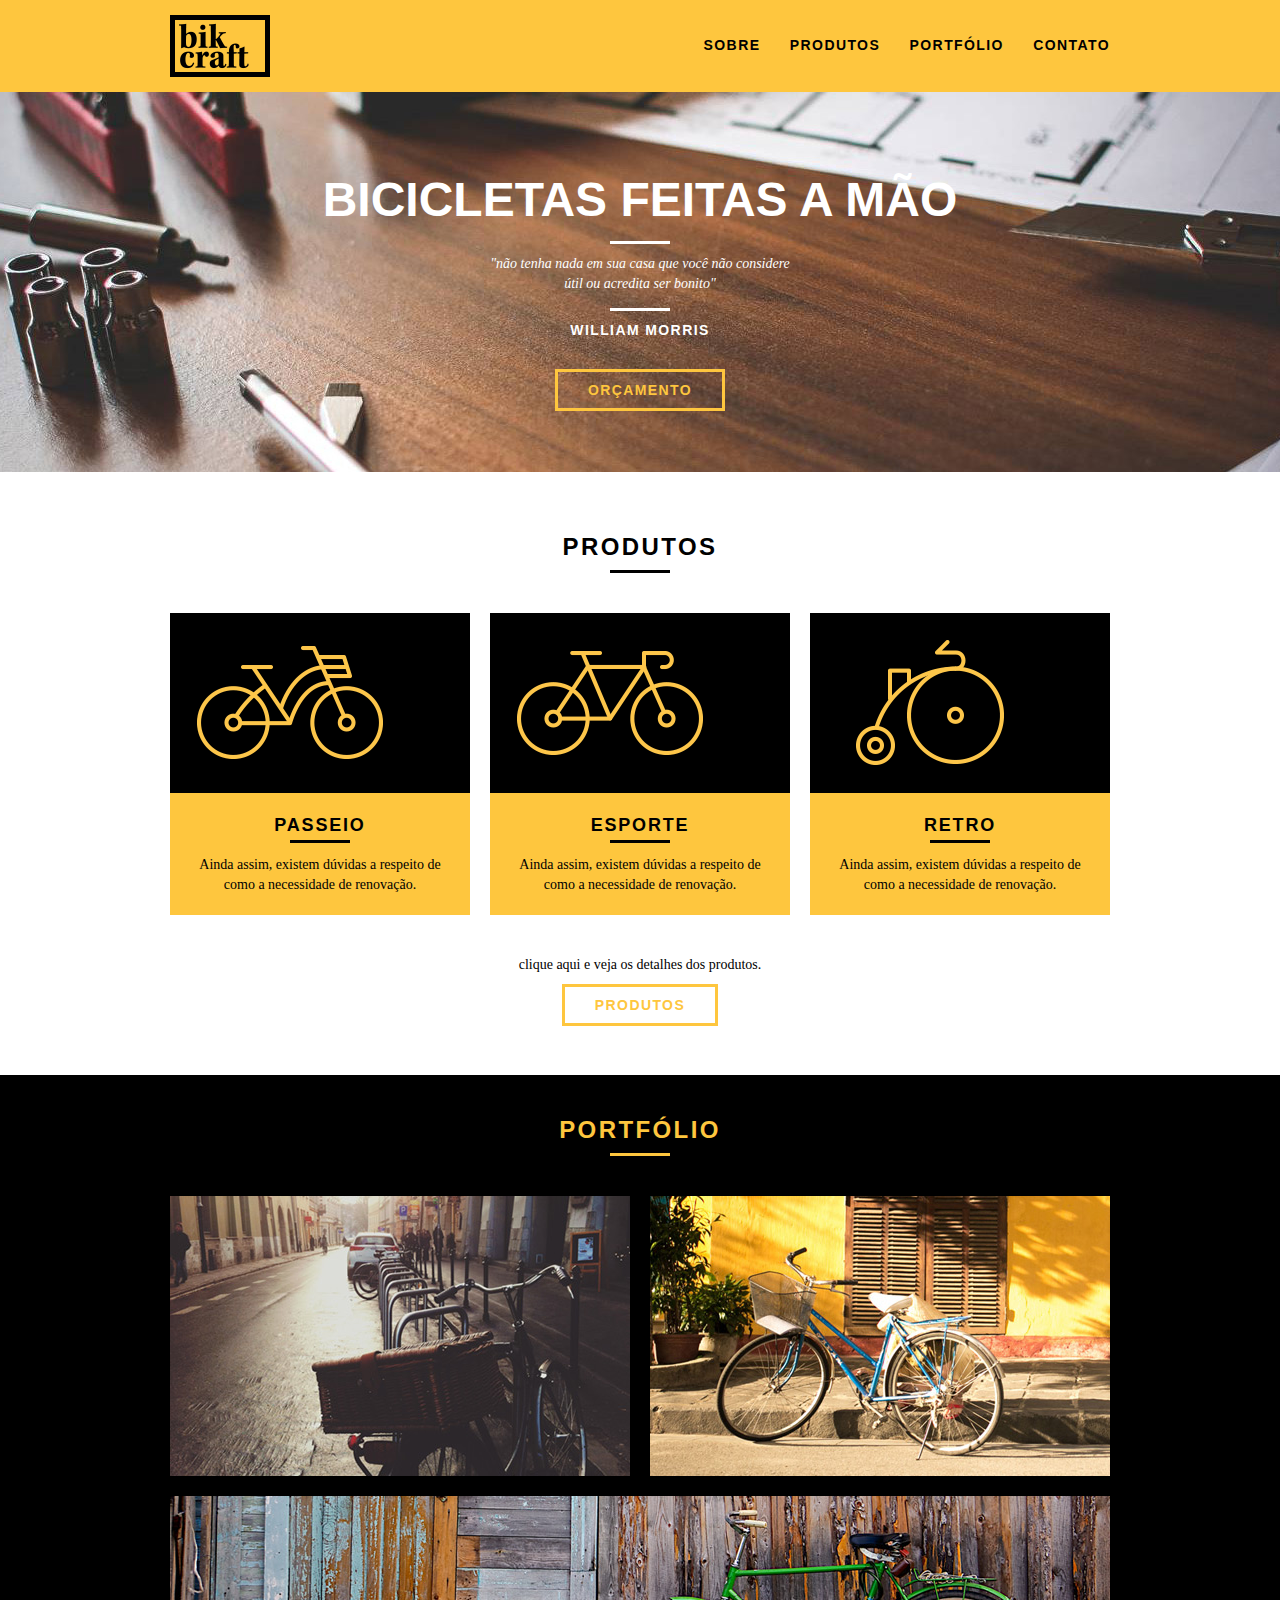
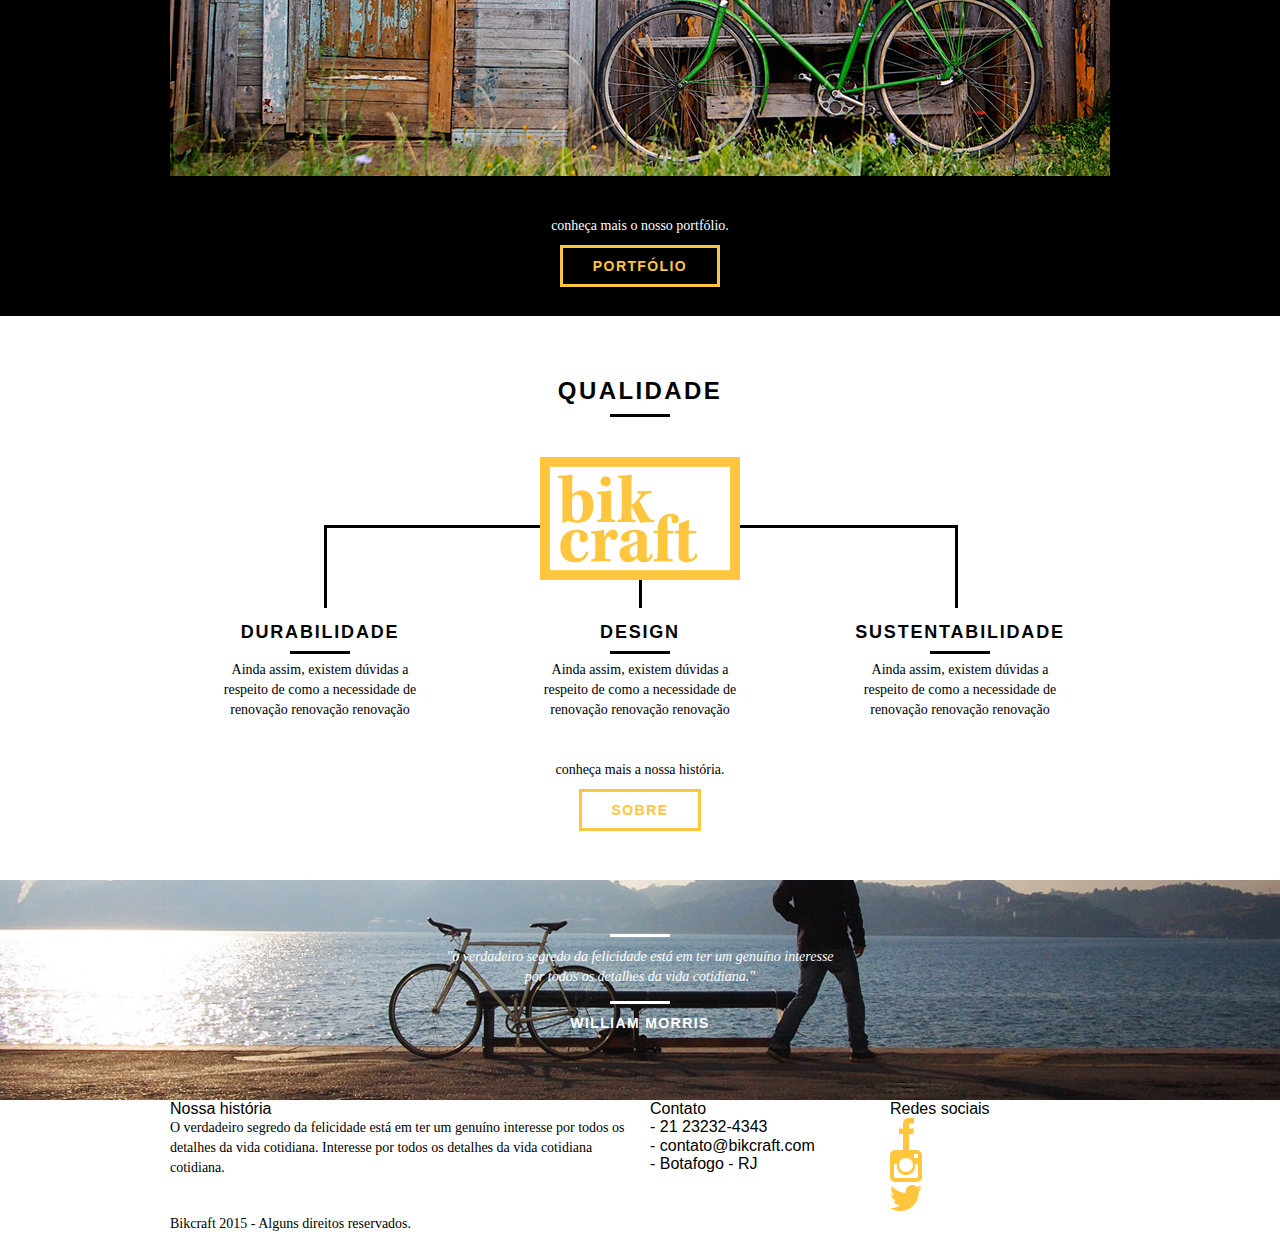
==== index.html @ beef60b9 "strutured footer" ====
<!DOCTYPE html>
<html lang="pt-br">
  <head>
    <meta charset="UTF-8" />
    <meta name="viewport" content="width=device-width, initial-scale=1.0" />
    <title>Bikcraft</title>
    <link rel="stylesheet" href="styles/normalize.css" />
    <link rel="stylesheet" href="styles/reset.css" />
    <link rel="stylesheet" href="styles/grid.css" />
    <link rel="stylesheet" href="styles/style.css" />
  </head>
  <body>
    <!-- INÍCIO DO HEADER -->
    <header class="header">
      <div class="container">
        <a href="index.html" class="grid-4">
          <img src="images/bikcraft.png" alt="Bikcraft logo" />
        </a>
        <nav class="header_menu grid-12">
          <ul>
            <li><a href="sobre.html">Sobre</a></li>
            <li><a href="produtos.html">Produtos</a></li>
            <li><a href="portfolio.html">Portfólio</a></li>
            <li><a href="contato.html">Contato</a></li>
          </ul>
        </nav>
      </div>
    </header>
    <!-- FIM DO HEADER -->

    <!-- INÍCIO DA INTRODUÇÃO -->
    <section class="introducao">
      <div class="container">
        <h1>Bicicletas feitas a mão</h1>
        <blockquote class="quote-externo">
          <p>
            "não tenha nada em sua casa que você não considere útil ou acredita
            ser bonito"
          </p>
          <cite>WILLIAM MORRIS</cite>
        </blockquote>
        <a href="produtos.html" class="btn">Orçamento</a>
      </div>
    </section>
    <!-- FIM DA INTRODUÇÃO -->

    <!-- INÍCIO PRODUTOS -->
    <section class="produtos container">
      <h2 class="subtitulo">Produtos</h2>
      <ul class="produtos_lista">
        <li class="grid-1-3">
          <div class="produtos_icone">
            <img src="images/produtos/passeio.png" alt="Bikcraft passeio" />
          </div>
          <h3>Passeio</h3>
          <p>
            Ainda assim, existem dúvidas a respeito de como a necessidade de
            renovação.
          </p>
        </li>
        <li class="grid-1-3">
          <div class="produtos_icone">
            <img src="images/produtos/esporte.png" alt="Bikcraft esporte" />
          </div>
          <h3>Esporte</h3>
          <p>
            Ainda assim, existem dúvidas a respeito de como a necessidade de
            renovação.
          </p>
        </li>
        <li class="grid-1-3">
          <div class="produtos_icone">
            <img src="images/produtos/retro.png" alt="Bikcraft retro" />
          </div>
          <h3>Retro</h3>
          <p>
            Ainda assim, existem dúvidas a respeito de como a necessidade de
            renovação.
          </p>
        </li>
      </ul>
      <div class="call">
        <p>clique aqui e veja os detalhes dos produtos.</p>
        <a href="produtos.html" class="btn btn-preto">Produtos</a>
      </div>
    </section>
    <!-- FIM PRODUTOS -->

    <!-- INÍCIO PORTFÓLIO -->
    <section class="portfolio">
      <div class="container">
        <h2 class="subtitulo">Portfólio</h2>
        <ul class="portfolio_lista">
          <li class="grid-8">
            <img src="images/portfolio/retro.jpg" alt="Bicicleta retro" />
          </li>
          <li class="grid-8">
            <img src="images/portfolio/passeio.jpg" alt="Bicicleta passeio" />
          </li>
          <li class="grid-16">
            <img src="images/portfolio/esporte.jpg" alt="Bicicleta esporte" />
          </li>
        </ul>
        <div class="call">
          <p>conheça mais o nosso portfólio.</p>
          <a href="portfolio.html" class="btn">Portfólio</a>
        </div>
      </div>
    </section>
    <!-- FIM PORTFÓLIO -->

    <!-- INÍCIO QUALIDADE -->
    <section class="qualidade container">
      <h2 class="subtitulo">Qualidade</h2>
      <img src="images/bikcraft-qualidade.png" alt="Bikcraft" />
      <ul class="qualidade_lista">
        <li class="grid-1-3">
          <h3>Durabilidade</h3>
          <p>
            Ainda assim, existem dúvidas a respeito de como a necessidade de
            renovação renovação renovação
          </p>
        </li>
        <li class="grid-1-3">
          <h3>Design</h3>
          <p>
            Ainda assim, existem dúvidas a respeito de como a necessidade de
            renovação renovação renovação
          </p>
        </li>
        <li class="grid-1-3">
          <h3>Sustentabilidade</h3>
          <p>
            Ainda assim, existem dúvidas a respeito de como a necessidade de
            renovação renovação renovação
          </p>
        </li>
      </ul>
      <div class="call">
        <p>conheça mais a nossa história.</p>
        <a href="sobre.html" class="btn btn-preto">Sobre</a>
      </div>
    </section>
    <!-- FIM QUALIDADE -->

    <!-- INÍCIO QUEBRA -->
    <section class="quebra">
      <blockquote class="quote-externo container">
        <p>
          "o verdadeiro segredo da felicidade está em ter um genuíno interesse
          por todos os detalhes da vida cotidiana."
        </p>
        <cite>WILLIAM MORRIS</cite>
      </blockquote>
    </section>
    <!-- FIM QUEBRA -->

    <!-- INÍCIO FOOTER -->
    <footer>
      <div class="footer">
        <div class="container">
          <div class="grid-8 footer_historia">
            <h3>Nossa história</h3>
            <p>
              O verdadeiro segredo da felicidade está em ter um genuíno
              interesse por todos os detalhes da vida cotidiana. Interesse por
              todos os detalhes da vida cotidiana cotidiana.
            </p>
          </div>
          <div class="grid-4 footer_contato">
            <h3>Contato</h3>
            <ul>
              <li>- 21 23232-4343</li>
              <li>- contato@bikcraft.com</li>
              <li>- Botafogo - RJ</li>
            </ul>
          </div>
          <div class="grid-4 footer_redes">
            <h3>Redes sociais</h3>
            <ul>
              <li>
                <a href="http://facebook.com" target="_blank"><img src="images/redes-sociais/facebook.png" alt="Bikcraft Facebook"></a>
              </li>
              <li>
                <a href="http://instagram.com" target="_blank"><img src="images/redes-sociais/instagram.png" alt="Bikcraft Instagram"></a>
              </li>
              <li>
                <a href="http://twitter.com" target="_blank"><img src="images/redes-sociais/twitter.png" alt="Bikcraft Twitter"></a>
              </li>
            </ul>
          </div>
        </div>
      </div>
      <div class="copy">
        <div class="container">
          <p class="grid-16">Bikcraft 2015 - Alguns direitos reservados.</p>
        </div>
      </div>
    </footer>
    <!-- FIM FOOTER -->
  </body>
</html>
---- styles/grid.css ----
*,
*::before,
*::after {
  -webkit-box-sizing: border-box;
  -moz-box-sizing: border-box;
  box-sizing: border-box;
}

.container {
  width: 960px;
  margin: 0 auto;
  padding: 0;
  position: relative;
}

.container::after,
.container::before {
  content: "";
  display: table;
}

.container::after {
  clear: both;
}

.grid-1,
.grid-2,
.grid-3,
.grid-4,
.grid-4,
.grid-5,
.grid-6,
.grid-7,
.grid-8,
.grid-9,
.grid-10,
.grid-11,
.grid-12,
.grid-13,
.grid-14,
.grid-15,
.grid-16,
.grid-1-3 {
  float: left;
  margin-left: 10px;
  margin-right: 10px;
}

.grid-1 {
  width: 40px;
}
.grid-2 {
  width: 100px;
}
.grid-3 {
  width: 160px;
}
.grid-4 {
  width: 220px;
}
.grid-5 {
  width: 280px;
}
.grid-6 {
  width: 340px;
}
.grid-7 {
  width: 400px;
}
.grid-8 {
  width: 460px;
}
.grid-9 {
  width: 520px;
}
.grid-10 {
  width: 580px;
}
.grid-11 {
  width: 640px;
}
.grid-12 {
  width: 700px;
}
.grid-13 {
  width: 760px;
}
.grid-14 {
  width: 820px;
}
.grid-15 {
  width: 880px;
}
.grid-16 {
  width: 940px;
}
.grid-1-3 {
  width: 300px;
}
---- styles/style.css ----
/* Estilos Gerais */
body {
  font-family: Arial, Helvetica, sans-serif;
}

p {
  font-family: Georgia, "Times New Roman", serif;
  font-size: 14px;
  line-height: 20px;
}

img {
  display: block;
}

.btn {
  border: 3px solid #fec63e;
  padding: 10px 30px;
  color: #fec63e;
  font-size: 14px;
  line-height: 20px;
  text-transform: uppercase;
  font-weight: bold;
  letter-spacing: 0.1em;
}

.btn:hover {
  border-color: #fff;
  color: #fff;
}

.btn.btn-preto:hover {
  border-color: #000;
  color: #000;
}

.subtitulo {
  font-size: 24px;
  line-height: 30px;
  font-weight: bold;
  letter-spacing: 0.1em;
  color: #000;
  text-transform: uppercase;
  text-align: center;
  margin-bottom: 40px;
}

.subtitulo::after {
  content: "";
  display: block;
  width: 60px;
  height: 3px;
  background-color: #000;
  margin: 8px auto;
}

/* Header */
.header {
  position: fixed;
  top: 0;
  width: 100%;
  background-color: #fec63e;
  padding: 15px 0;
  z-index: 10;
}

.header_menu {
  text-align: right;
}

.header_menu ul li {
  display: inline-block;
  margin-left: 25px;
  margin-top: 20px;
}

.header_menu ul li a {
  color: #000;
  font-weight: bold;
  text-transform: uppercase;
  letter-spacing: 0.1em;
  font-size: 14px;
  line-height: 20px;
  padding: 10px 0;
}

.header_menu ul li a:hover {
  color: #fff;
}

/* Introdução */
.introducao {
  width: 100%;
  height: 380px;
  background: url("../images/bg.jpg") no-repeat center;
  background-size: cover;
  margin-top: 92px;
  padding-top: 80px;
  text-align: center;
}

.introducao h1 {
  color: #fff;
  font-size: 48px;
  font-weight: bold;
  text-transform: uppercase;
}

.quote-externo {
  max-width: 320px;
  margin: 0 auto;
  margin-bottom: 40px;
  color: #fff;
}

.quote-externo p {
  font-style: italic;
}

.quote-externo p::before,
.quote-externo p::after {
  content: "";
  display: block;
  width: 60px;
  height: 3px;
  background-color: #fff;
  margin: 14px auto 10px auto;
}

.quote-externo cite {
  font-style: normal;
  font-weight: bold;
  font-size: 14px;
  letter-spacing: 0.1em;
}

/* Produtos */
.produtos {
  padding: 60px 0;
  text-align: center;
}

.produtos_lista li {
  background-color: #fec63e;
}

.produtos_lista li h3 {
  font-weight: bold;
  font-size: 18px;
  line-height: 25px;
  text-transform: uppercase;
  letter-spacing: 0.1em;
  margin-top: 20px;
}

.produtos_lista li h3::after {
  content: "";
  display: block;
  width: 60px;
  height: 3px;
  background-color: #000;
  margin: 2px auto;
}

.produtos_lista li p {
  padding: 10px 20px 20px 20px;
}

.produtos_icone {
  background-color: #000;
  padding: 20px;
}

.call {
  padding-top: 40px;
  text-align: center;
  clear: both;
}

.call p {
  margin-bottom: 20px;
}

/* Portfólio */
.portfolio {
  width: 100%;
  background-color: #000;
  padding: 40px 0;
}

.portfolio .subtitulo {
  color: #fec63e;
}

.portfolio .subtitulo::after {
  background-color: #fec63e;
}

.portfolio_lista li:last-child {
  margin-top: 20px;
}

.portfolio .call p {
  color: #fff;
}

/* Qualidade */
.qualidade {
  padding: 60px 0;
}

.qualidade::after {
  content: "";
  width: 634px;
  height: 83px;
  display: block;
  background: url("../images/linhas.png") no-repeat center;
  position: absolute;
  top: 209px;
  right: 162px;
  z-index: -1;
}

.qualidade img {
  margin: 0 auto;
}

.qualidade_lista {
  padding-top: 20px;
}

.qualidade_lista li {
  text-align: center;
  padding: 0 40px;
}

.qualidade_lista li h3 {
  font-weight: bold;
  font-size: 18px;
  line-height: 25px;
  text-transform: uppercase;
  letter-spacing: 0.1em;
  margin-top: 20px;
}

.qualidade_lista li h3::after {
  content: "";
  display: block;
  width: 60px;
  height: 3px;
  background-color: #000;
  margin: 6px auto;
}

/* Quebra */
.quebra {
  width: 100%;
  height: 220px;
  background: url("../images/bg-footer.jpg") no-repeat center;
  background-size: cover;
  text-align: center;
  padding-top: 40px;
}

.quebra .quote-externo {
  max-width: 400px;
}
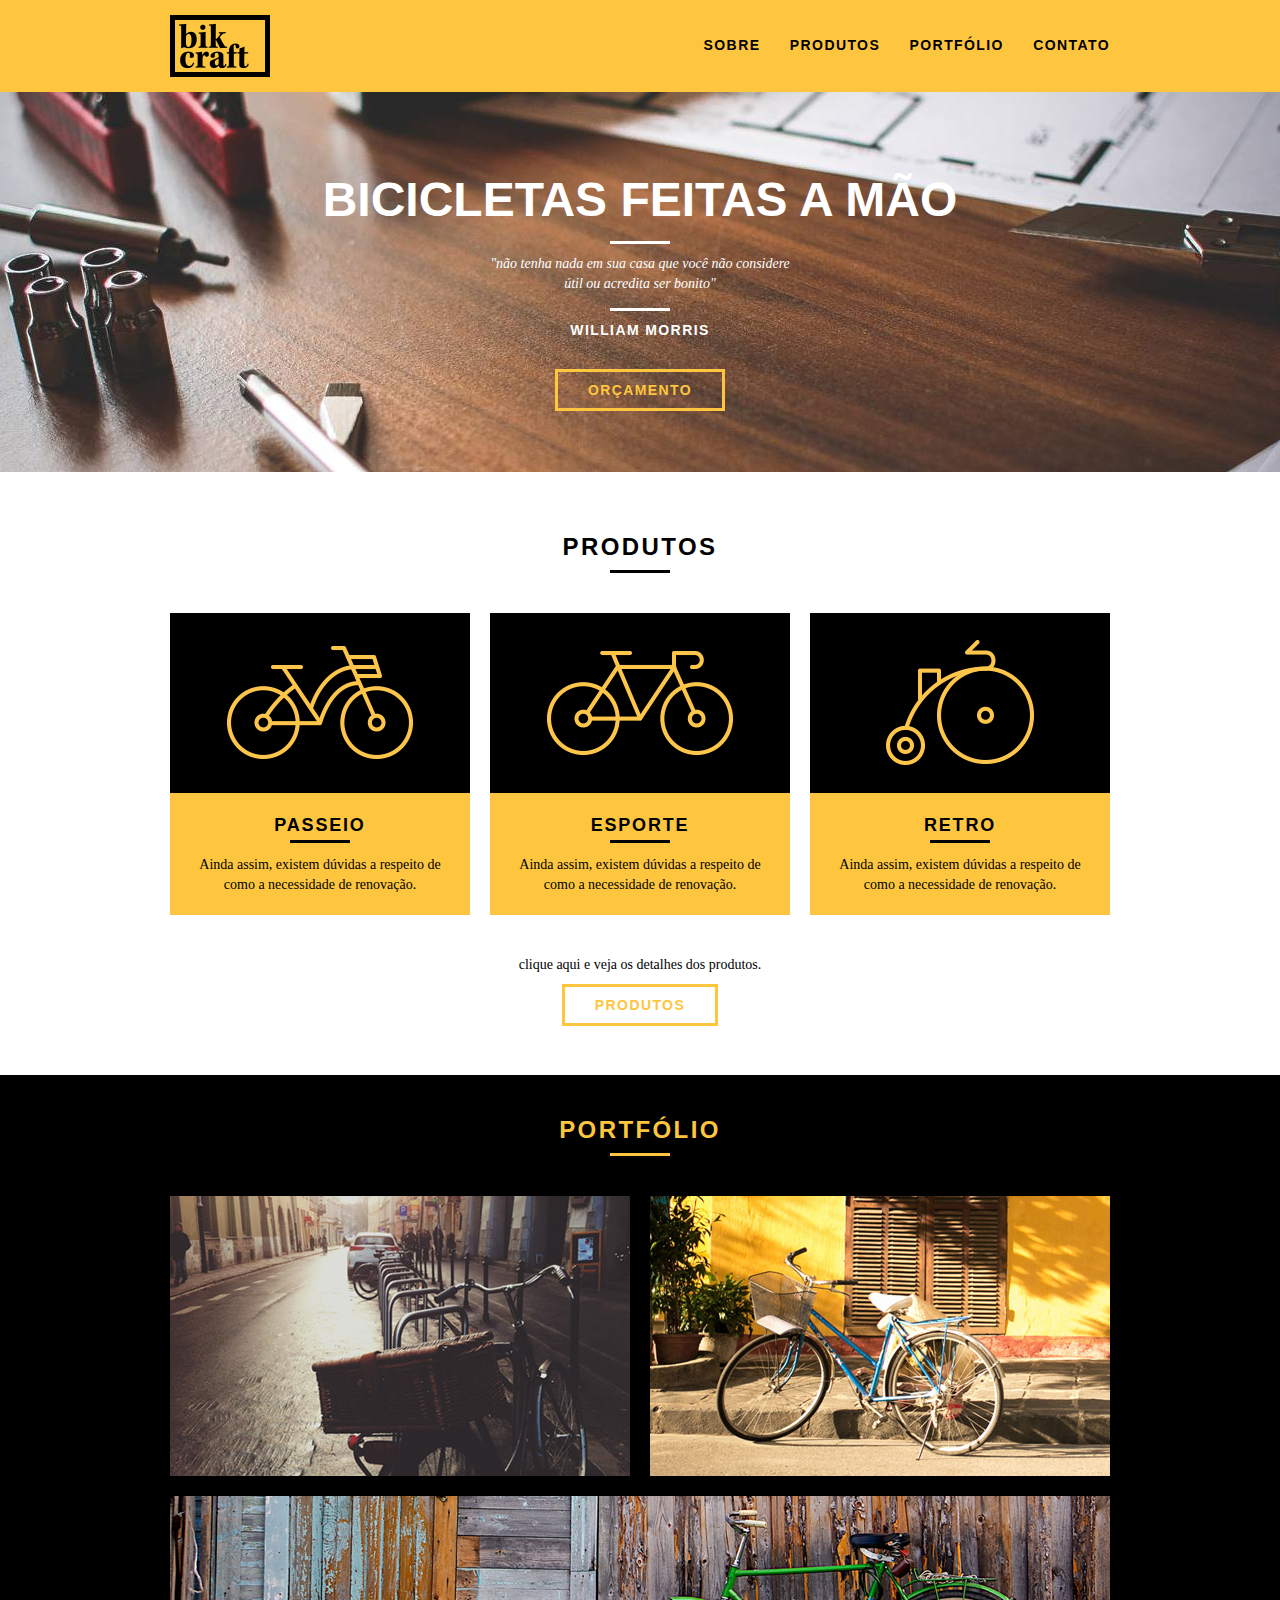
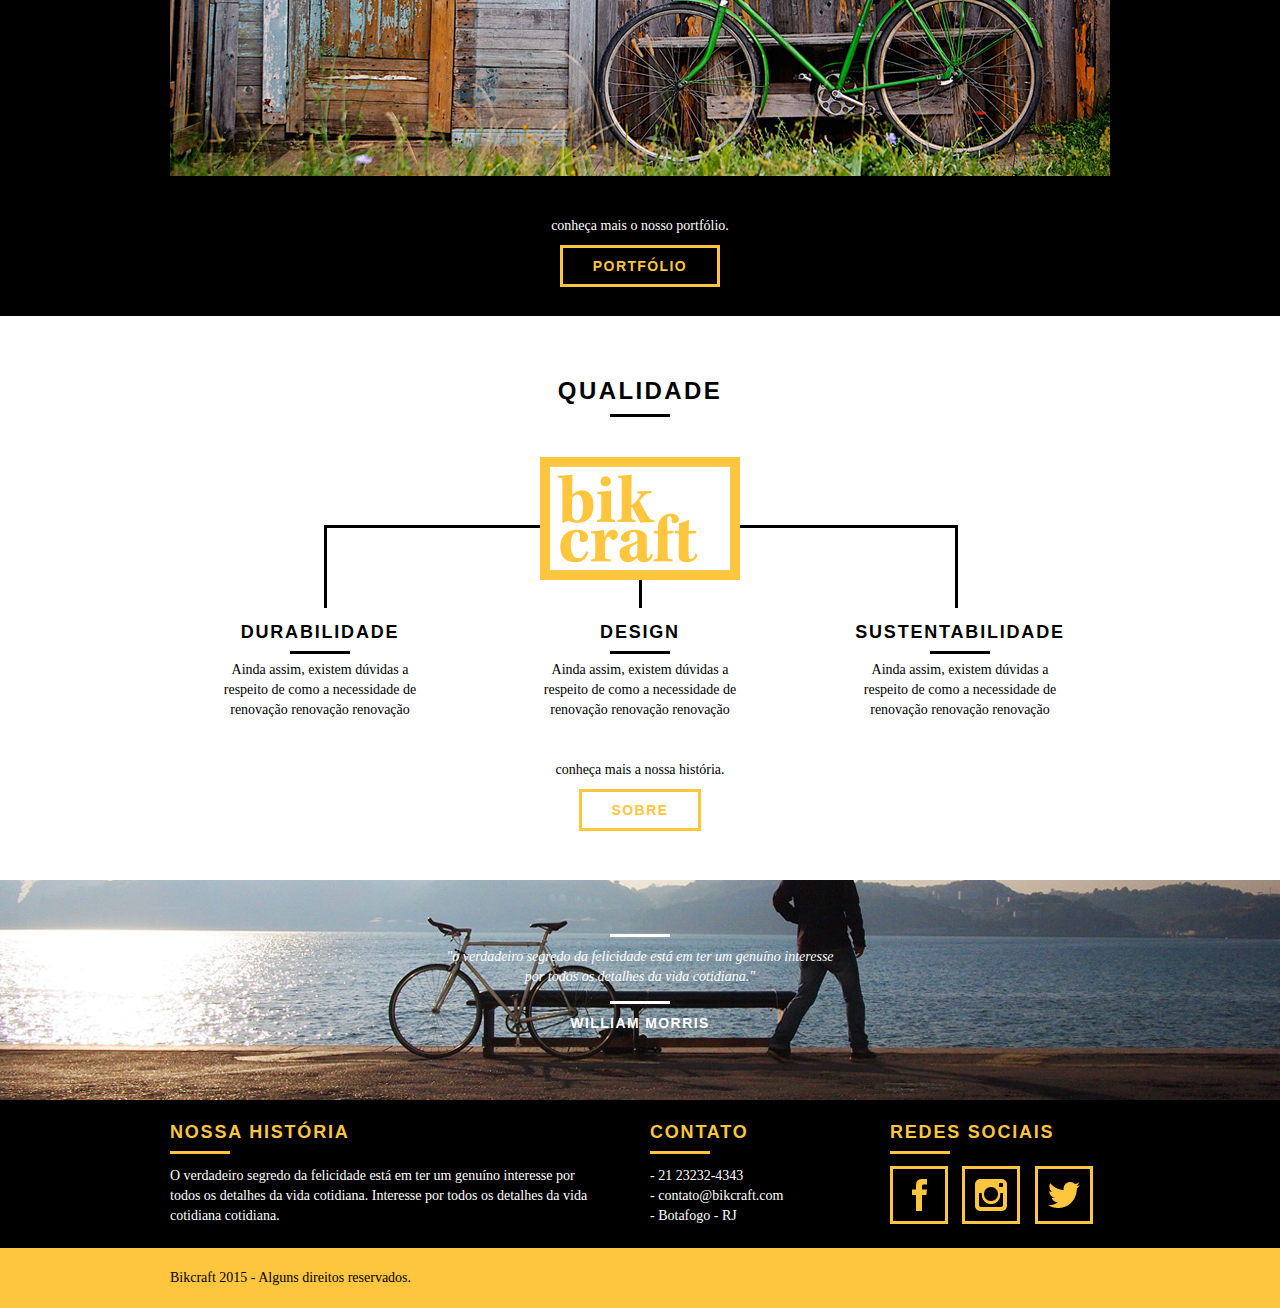
==== commit 4b8f1943: "added css link for responsivo.css" ====
--- a/index.html
+++ b/index.html
@@ -8,6 +8,7 @@
     <link rel="stylesheet" href="styles/reset.css" />
     <link rel="stylesheet" href="styles/grid.css" />
     <link rel="stylesheet" href="styles/style.css" />
+    <link rel="stylesheet" href="styles/responsivo.css" />
   </head>
   <body>
     <!-- INÍCIO DO HEADER -->
--- a/styles/grid.css
+++ b/styles/grid.css
@@ -97,3 +97,90 @@
 .grid-1-3 {
   width: 300px;
 }
+
+@media only screen and (min-width: 768px) and (max-width: 959px) {
+  .container {
+    width: 768px;
+  }
+
+  .grid-1 {
+    width: 28px;
+  }
+  .grid-2 {
+    width: 76px;
+  }
+  .grid-3 {
+    width: 124px;
+  }
+  .grid-4 {
+    width: 172px;
+  }
+  .grid-5 {
+    width: 220px;
+  }
+  .grid-6 {
+    width: 268px;
+  }
+  .grid-7 {
+    width: 316px;
+  }
+  .grid-8 {
+    width: 364px;
+  }
+  .grid-9 {
+    width: 412px;
+  }
+  .grid-10 {
+    width: 460px;
+  }
+  .grid-11 {
+    width: 508px;
+  }
+  .grid-12 {
+    width: 556px;
+  }
+  .grid-13 {
+    width: 604px;
+  }
+  .grid-14 {
+    width: 652px;
+  }
+  .grid-15 {
+    width: 700px;
+  }
+  .grid-16 {
+    width: 748px;
+  }
+  .grid-1-3 {
+    width: 236px;
+  }
+}
+
+@media only screen and (max-width: 767px) {
+  .container {
+    width: 300px;
+  }
+
+  .grid-1,
+  .grid-2,
+  .grid-3,
+  .grid-4,
+  .grid-4,
+  .grid-5,
+  .grid-6,
+  .grid-7,
+  .grid-8,
+  .grid-9,
+  .grid-10,
+  .grid-11,
+  .grid-12,
+  .grid-13,
+  .grid-14,
+  .grid-15,
+  .grid-16,
+  .grid-1-3 {
+    width: 300px;
+    margin: 0 0 20px 0;
+    float: none;
+  }
+}
--- a/styles/style.css
+++ b/styles/style.css
@@ -11,6 +11,7 @@
 
 img {
   display: block;
+  max-width: 100%;
 }
 
 .btn {
@@ -54,6 +55,25 @@
   margin: 8px auto;
 }
 
+.subtitulo-interno {
+  font-size: 24px;
+  line-height: 30px;
+  font-weight: bold;
+  letter-spacing: 0.1em;
+  color: #000;
+  text-transform: uppercase;
+  margin-bottom: 20px;
+}
+
+.subtitulo-interno::after {
+  content: "";
+  display: block;
+  width: 60px;
+  height: 3px;
+  background-color: #000;
+  margin: 8px 0;
+}
+
 /* Header */
 .header {
   position: fixed;
@@ -88,12 +108,15 @@
   color: #fff;
 }
 
+.header_menu ul li a.menu_ativo {
+  color: #fff;
+}
+
 /* Introdução */
 .introducao {
   width: 100%;
   height: 380px;
   background: url("../images/bg.jpg") no-repeat center;
-  background-size: cover;
   margin-top: 92px;
   padding-top: 80px;
   text-align: center;
@@ -134,14 +157,44 @@
   letter-spacing: 0.1em;
 }
 
+/* Introdução Interna */
+.introducao-interna {
+  width: 100%;
+  height: 160px;
+  margin-top: 92px;
+  padding-top: 30px;
+  background-size: cover;
+  text-align: center;
+  color: #fff;
+}
+
+.introducao-interna h1 {
+  font-size: 36px;
+  font-weight: bold;
+  text-transform: uppercase;
+}
+
+.introducao-interna h1::after {
+  content: "";
+  display: block;
+  width: 60px;
+  height: 3px;
+  background-color: #fff;
+  margin: 6px auto 10px auto;
+}
+
 /* Produtos */
 .produtos {
   padding: 60px 0;
-  text-align: center;
 }
 
 .produtos_lista li {
   background-color: #fec63e;
+  text-align: center;
+}
+
+.produtos_lista li img {
+  margin: 0 auto;
 }
 
 .produtos_lista li h3 {
@@ -227,6 +280,7 @@
 
 .qualidade_lista {
   padding-top: 20px;
+  overflow: auto; /* clear fix */
 }
 
 .qualidade_lista li {
@@ -265,3 +319,60 @@
 .quebra .quote-externo {
   max-width: 400px;
 }
+
+/* Footer */
+.footer {
+  width: 100%;
+  background-color: #000;
+  color: #fff;
+  padding: 20px 0;
+}
+
+.footer h3 {
+  font-size: 18px;
+  line-height: 25px;
+  color: #fec63e;
+  text-transform: uppercase;
+  letter-spacing: 0.1em;
+  font-weight: bold;
+}
+
+.footer h3::after {
+  content: "";
+  display: block;
+  width: 60px;
+  height: 3px;
+  background-color: #fec63e;
+  margin: 6px 0 12px 0;
+}
+
+.footer_historia {
+  padding-right: 40px;
+}
+
+.footer_contato ul li {
+  font-size: 14px;
+  line-height: 20px;
+  font-family: Georgia, "Times New Roman", serif;
+}
+
+.footer_redes ul li {
+  display: inline-block;
+  margin-right: 10px;
+}
+
+.footer_redes ul li a {
+  border: 3px solid #fec63e;
+  display: block;
+  padding: 10px;
+}
+
+.footer_redes ul li a:hover {
+  border-color: #fff;
+}
+
+.copy {
+  width: 100%;
+  background-color: #fec63e;
+  padding: 20px 0;
+}
--- a/styles/responsivo.css
+++ b/styles/responsivo.css
@@ -0,0 +1,42 @@
+/* Estilo para tablets */
+@media only screen and (min-width: 768px) and (max-width: 959px) {
+}
+/* Estilo para smartphone */
+@media only screen and (max-width: 767px) {
+  /* Header */
+  .header {
+    position: relative;
+    padding-bottom: 0;
+  }
+
+  .header img {
+    margin: 0 auto 10px auto;
+  }
+
+  .header_menu {
+    text-align: center;
+  }
+
+  .header_menu ul li {
+    margin: 5px;
+  }
+
+  .header_menu ul li a {
+    border: 4px solid #000;
+    width: 136px;
+    display: block;
+    float: left;
+  }
+
+  .header_menu ul li a:hover {
+    border-color: #fff;
+  }
+
+  /* Introdução */
+  .introducao {
+    margin-top: 0;
+    padding-top: 20px;
+    background: url("../images/bg-mobile.jpg") no-repeat center;
+    background-size: cover;
+  }
+}
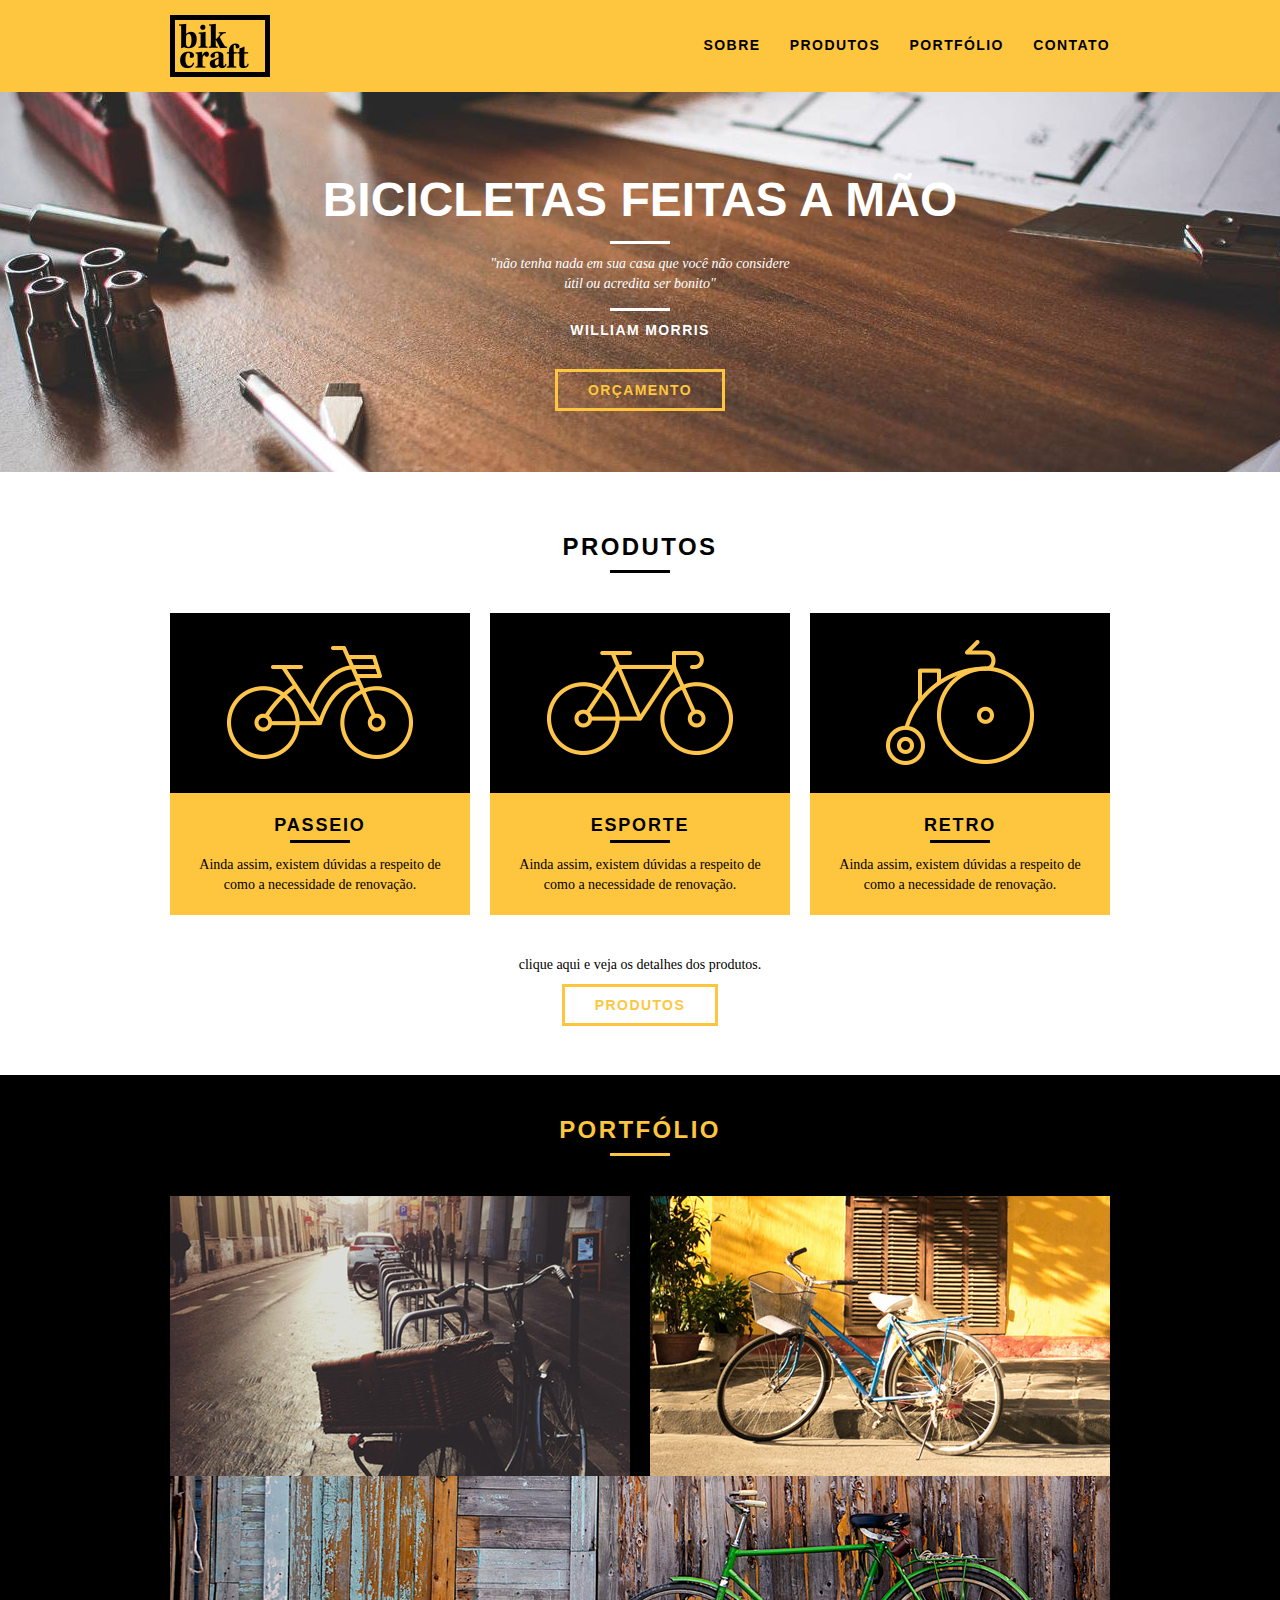
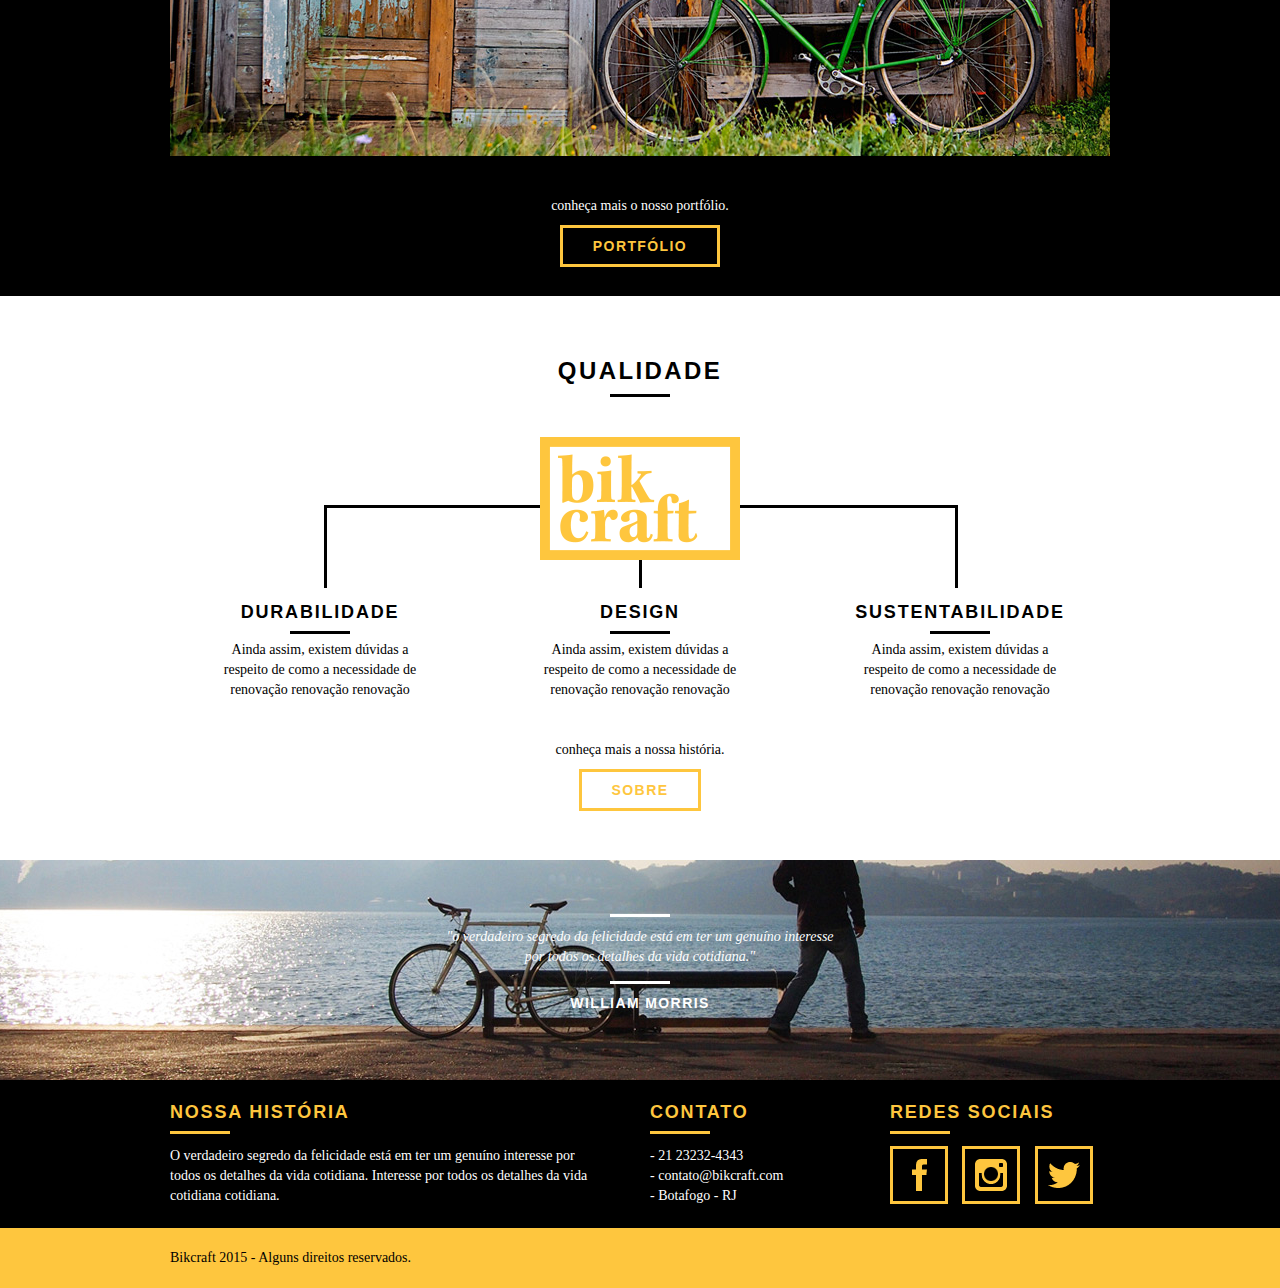
==== commit 55e95c21: "structured to receive slide plugin" ====
--- a/index.html
+++ b/index.html
@@ -91,17 +91,17 @@
     <section class="portfolio">
       <div class="container">
         <h2 class="subtitulo">Portfólio</h2>
-        <ul class="portfolio_lista">
-          <li class="grid-8">
+        <div class="portfolio_lista">
+          <div class="grid-8">
             <img src="images/portfolio/retro.jpg" alt="Bicicleta retro" />
-          </li>
-          <li class="grid-8">
+          </div>
+          <div class="grid-8">
             <img src="images/portfolio/passeio.jpg" alt="Bicicleta passeio" />
-          </li>
-          <li class="grid-16">
+          </div>
+          <div class="grid-16">
             <img src="images/portfolio/esporte.jpg" alt="Bicicleta esporte" />
-          </li>
-        </ul>
+          </div>
+        </div>
         <div class="call">
           <p>conheça mais o nosso portfólio.</p>
           <a href="portfolio.html" class="btn">Portfólio</a>
@@ -199,5 +199,11 @@
       </div>
     </footer>
     <!-- FIM FOOTER -->
+
+    <!-- INÍCIO JAVASCRIPT -->
+    <script src="scripts/libs/jquery-3.6.0.min.js"></script>
+    <script src="scripts/plugins.js"></script>
+    <script src="scripts/main.js"></script>
+    <!-- FIM JAVASCRIPT -->
   </body>
 </html>
--- a/styles/responsivo.css
+++ b/styles/responsivo.css
@@ -1,6 +1,46 @@
 /* Estilo para tablets */
 @media only screen and (min-width: 768px) and (max-width: 959px) {
+  /* Qualidade Home */
+  .qualidade::after {
+    right: 66px;
+  }
+
+  .qualidade_lista li {
+    padding: 0 10px;
+  }
+
+  /* Footer */
+  .footer_redes ul li a {
+    padding: 6px;
+  }
+
+  .footer_redes ul li a img {
+    width: 26px;
+    height: 26px;
+  }
+
+  /* Produtos */
+  .produto_item h2 {
+    top: -150px;
+    margin-bottom: -56px;
+  }
+
+  .produto_icone {
+    padding: 41px 0;
+  }
+
+  .produto_info p {
+    height: 122px;
+    font-size: 14px;
+    line-height: 20px;
+    padding: 20px 30px;
+  }
+
+  .produto_info ul li {
+    width: 181px;
+  }
 }
+
 /* Estilo para smartphone */
 @media only screen and (max-width: 767px) {
   /* Header */
@@ -32,11 +72,78 @@
     border-color: #fff;
   }
 
+  .header_menu ul li a.menu_ativo {
+    border-color: #fff;
+  }
+
   /* Introdução */
   .introducao {
     margin-top: 0;
-    padding-top: 20px;
+    padding-top: 40px;
     background: url("../images/bg-mobile.jpg") no-repeat center;
     background-size: cover;
   }
+
+  .introducao h1 {
+    font-size: 36px;
+  }
+
+  /* Introdução Interna */
+  .introducao-interna {
+    margin-top: 0px;
+  }
+
+  /* Call */
+  .call {
+    padding-top: 10px;
+  }
+
+  /* Qualidade Home */
+  .qualidade::after {
+    display: none;
+  }
+
+  /* Sobre */
+  .missao_sobre p {
+    font-size: 14px;
+    line-height: 20px;
+    padding-right: 0px;
+  }
+
+  .missao_sobre ul li {
+    font-size: 14px;
+    line-height: 25px;
+  }
+
+  /* Produtos */
+  .produto_item h2 {
+    top: -100px;
+    margin-bottom: -68px;
+  }
+
+  .produto_info p {
+    height: auto;
+  }
+
+  .produto_info ul li {
+    width: 149px;
+    font-size: 14px;
+    line-height: 20px;
+    padding-top: 14px;
+  }
+
+  /* Orçamento */
+  .form {
+    padding-right: 0;
+  }
+
+  .orcamento_dados ul {
+    padding-right: 0;
+  }
+
+  /* Contato */
+  .contato_form {
+    padding-right: 0;
+    margin-bottom: 40px;
+  }
 }
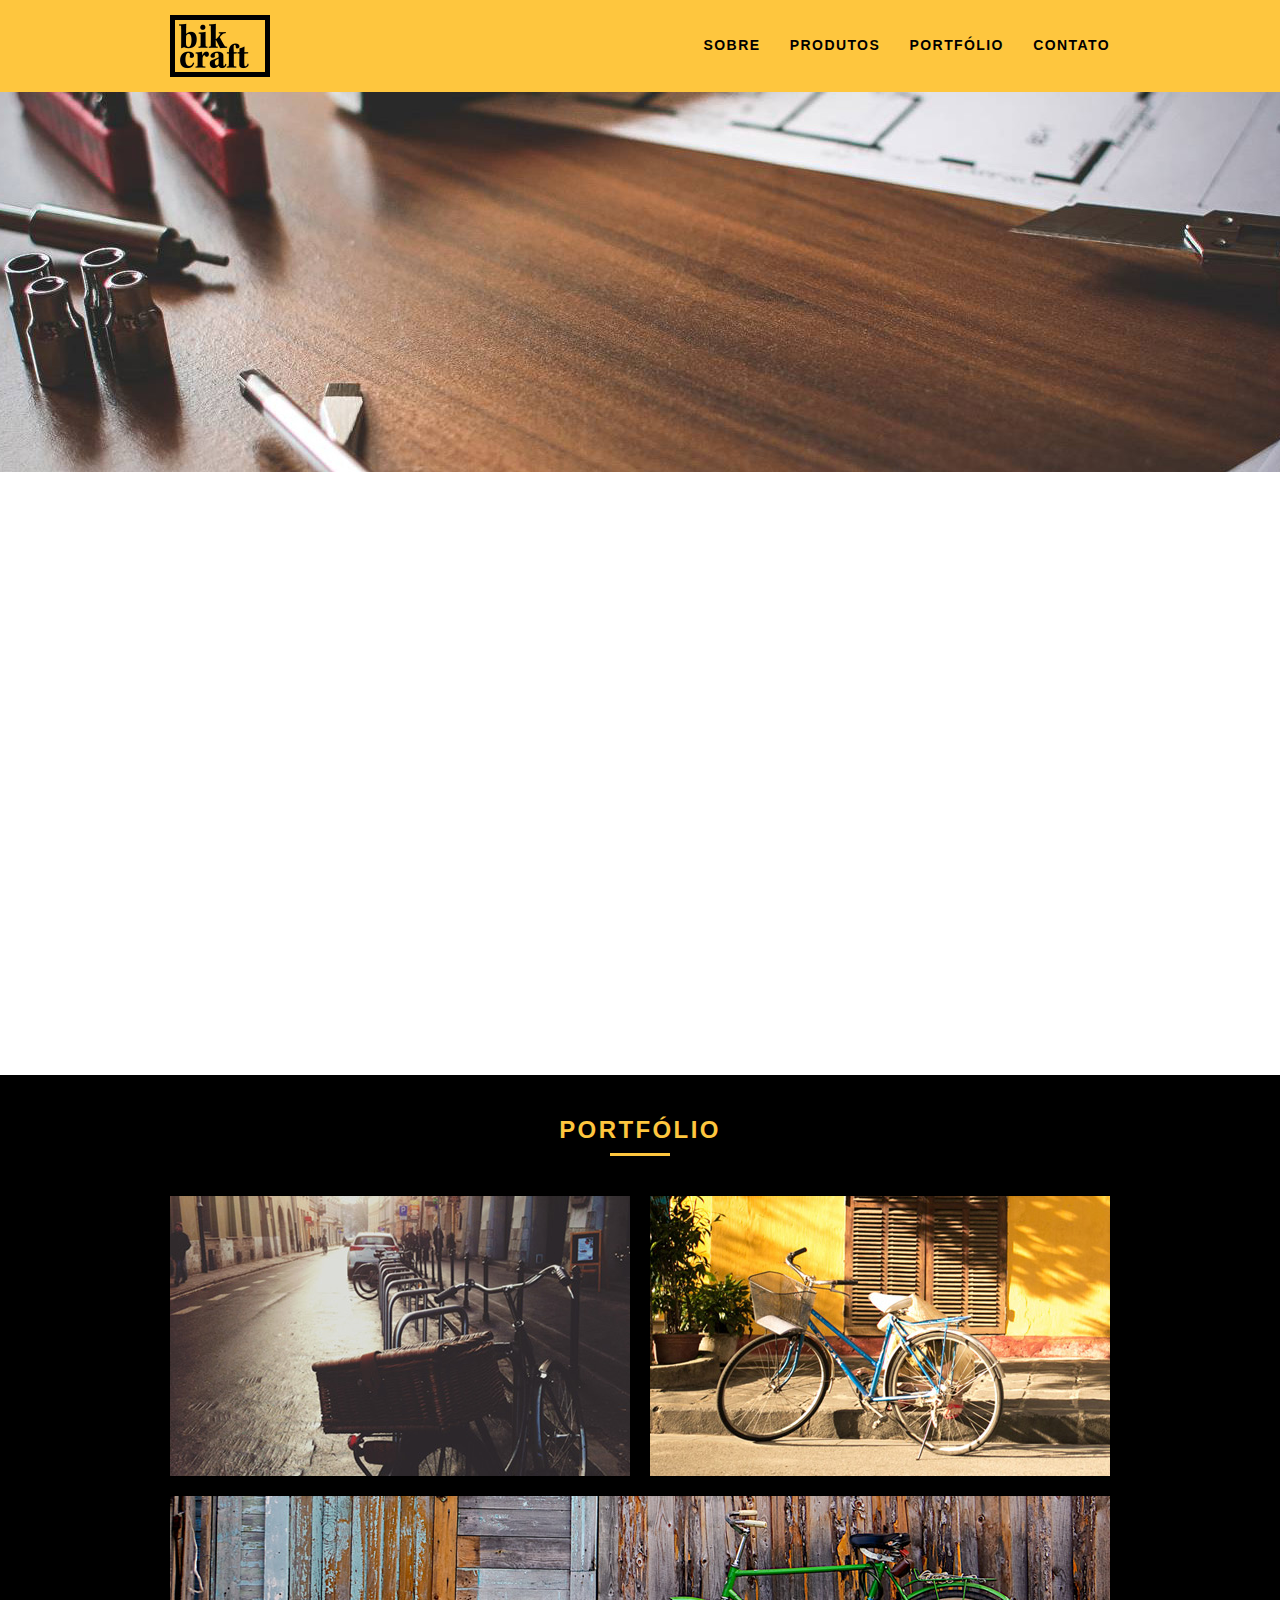
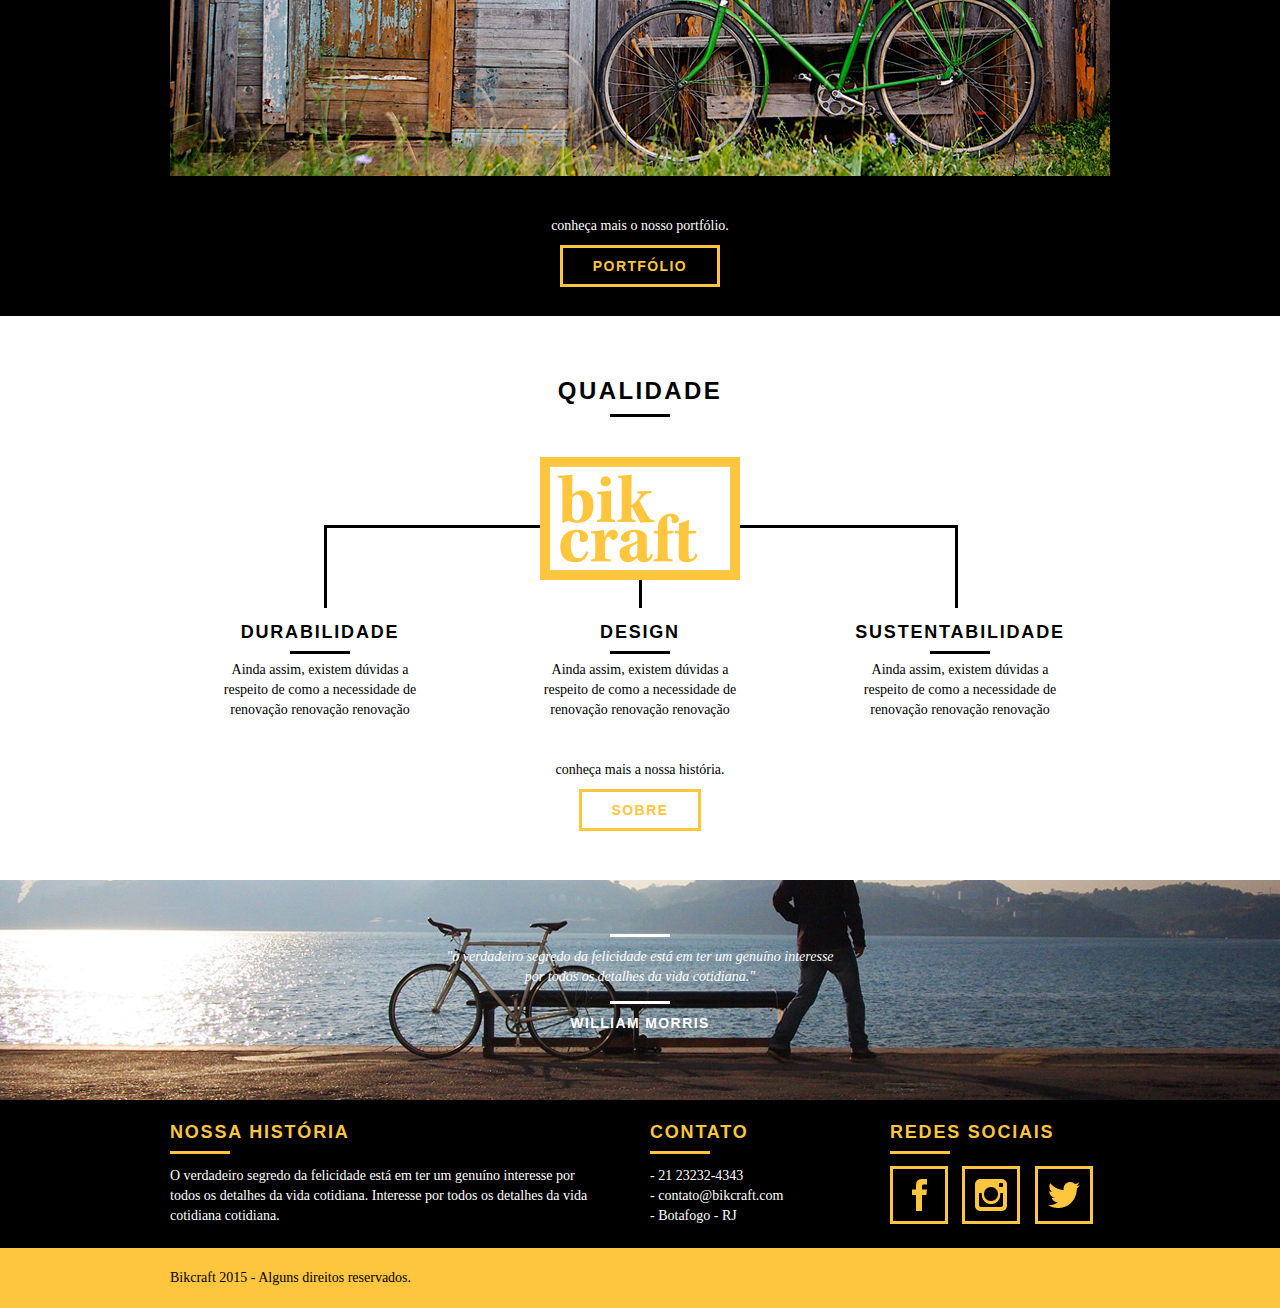
==== commit 1c3cfc71: "added animar class" ====
--- a/index.html
+++ b/index.html
@@ -46,7 +46,7 @@
     <!-- FIM DA INTRODUÇÃO -->
 
     <!-- INÍCIO PRODUTOS -->
-    <section class="produtos container">
+    <section class="produtos container animar">
       <h2 class="subtitulo">Produtos</h2>
       <ul class="produtos_lista">
         <li class="grid-1-3">
--- a/styles/style.css
+++ b/styles/style.css
@@ -23,6 +23,7 @@
   text-transform: uppercase;
   font-weight: bold;
   letter-spacing: 0.1em;
+  transition: all 0.5s ease;
 }
 
 .btn:hover {
@@ -102,6 +103,7 @@
   font-size: 14px;
   line-height: 20px;
   padding: 10px 0;
+  transition: all 0.5s ease;
 }
 
 .header_menu ul li a:hover {
@@ -249,7 +251,7 @@
   background-color: #fec63e;
 }
 
-.portfolio_lista li:last-child {
+.portfolio_lista div:last-of-type {
   margin-top: 20px;
 }
 
@@ -365,6 +367,7 @@
   border: 3px solid #fec63e;
   display: block;
   padding: 10px;
+  transition: all 0.5s ease;
 }
 
 .footer_redes ul li a:hover {
@@ -376,3 +379,52 @@
   background-color: #fec63e;
   padding: 20px 0;
 }
+
+/* Animações */
+.introducao h1,
+.introducao blockquote,
+.introducao .btn,
+.animar,
+.animar-interno,
+.introducao-interna h1,
+.introducao-interna p {
+  opacity: 0;
+}
+
+.animate__animated {
+  -webkit-animation-duration: 1s;
+  animation-duration: 1s;
+  -webkit-animation-fill-mode: both;
+  animation-fill-mode: both;
+}
+
+@-webkit-keyframes fadeInDown {
+  from {
+    opacity: 0;
+    -webkit-transform: translate3d(0, -20px, 0);
+    transform: translate3d(0, -20px, 0);
+  }
+
+  to {
+    opacity: 1;
+    -webkit-transform: translate3d(0, 0, 0);
+    transform: translate3d(0, 0, 0);
+  }
+}
+@keyframes fadeInDown {
+  from {
+    opacity: 0;
+    -webkit-transform: translate3d(0, -20px, 0);
+    transform: translate3d(0, -20px, 0);
+  }
+
+  to {
+    opacity: 1;
+    -webkit-transform: translate3d(0, 0, 0);
+    transform: translate3d(0, 0, 0);
+  }
+}
+.animate__fadeInDown {
+  -webkit-animation-name: fadeInDown;
+  animation-name: fadeInDown;
+}
